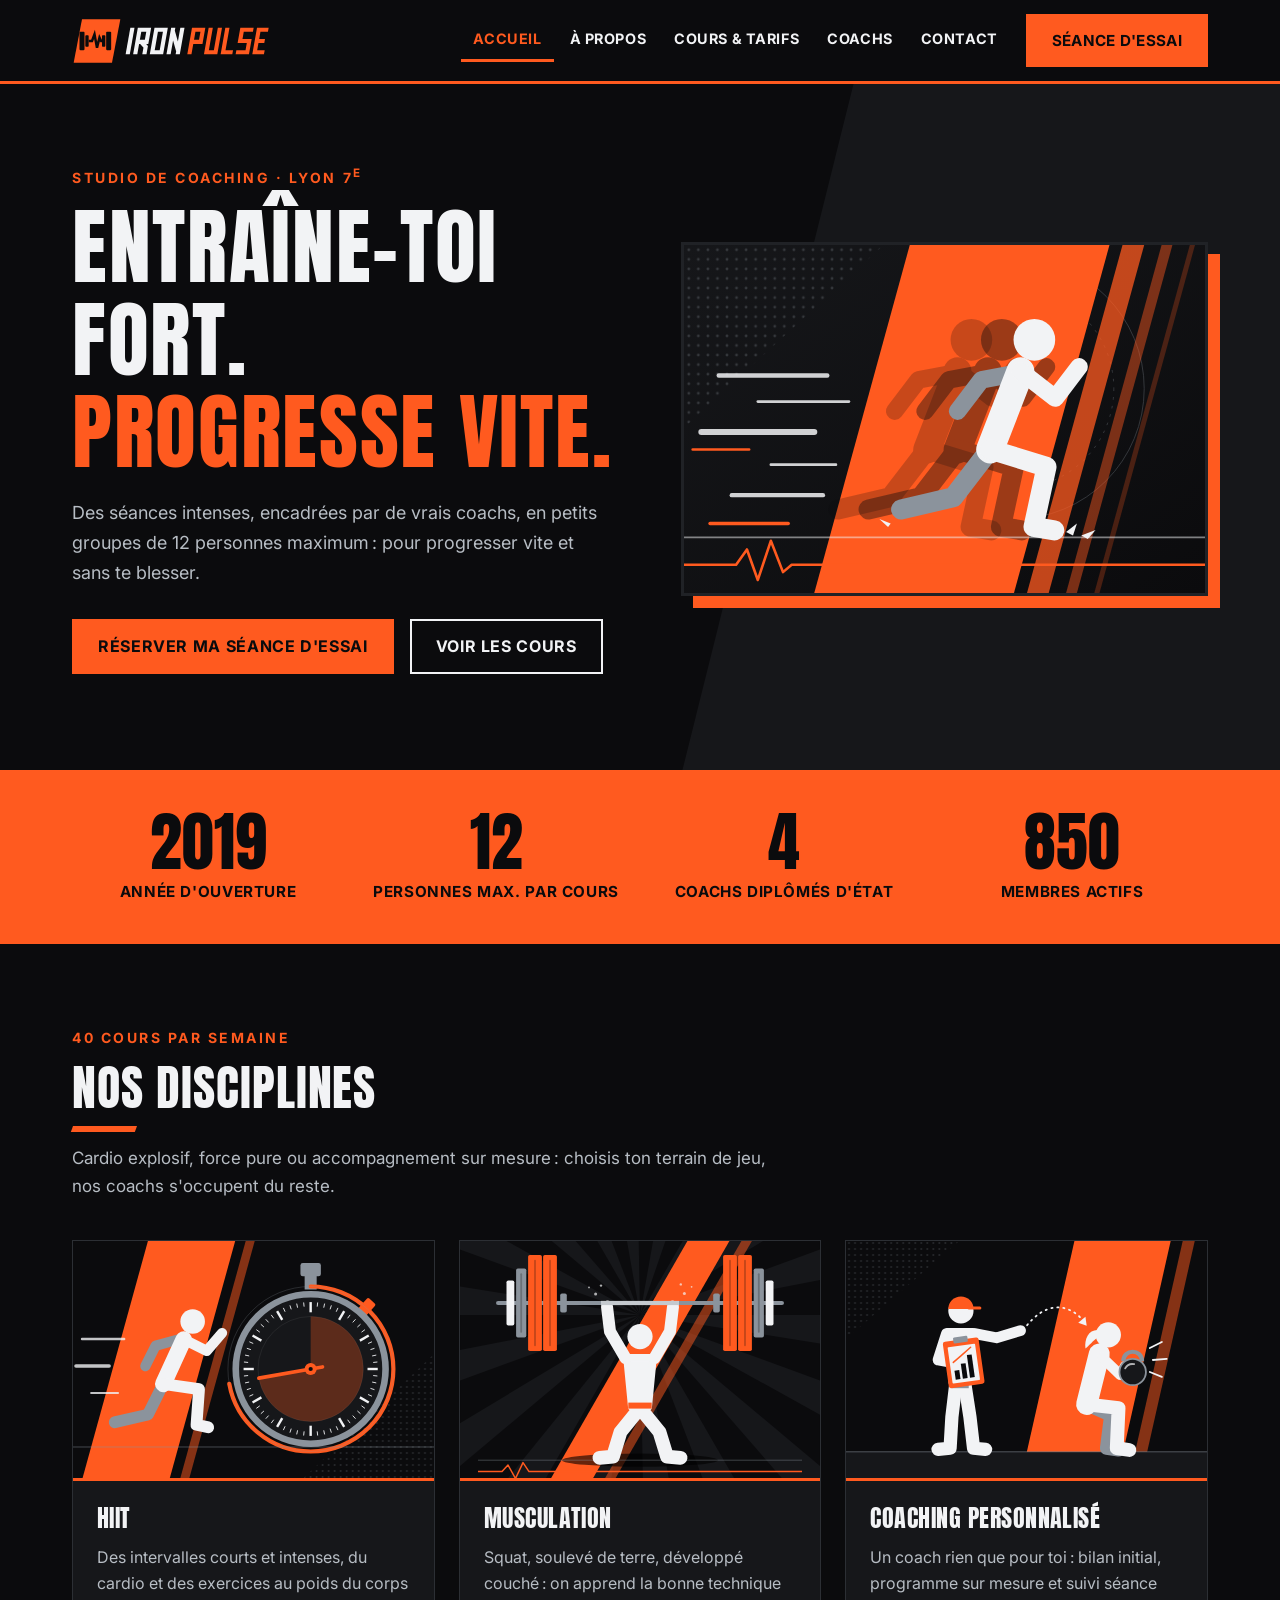
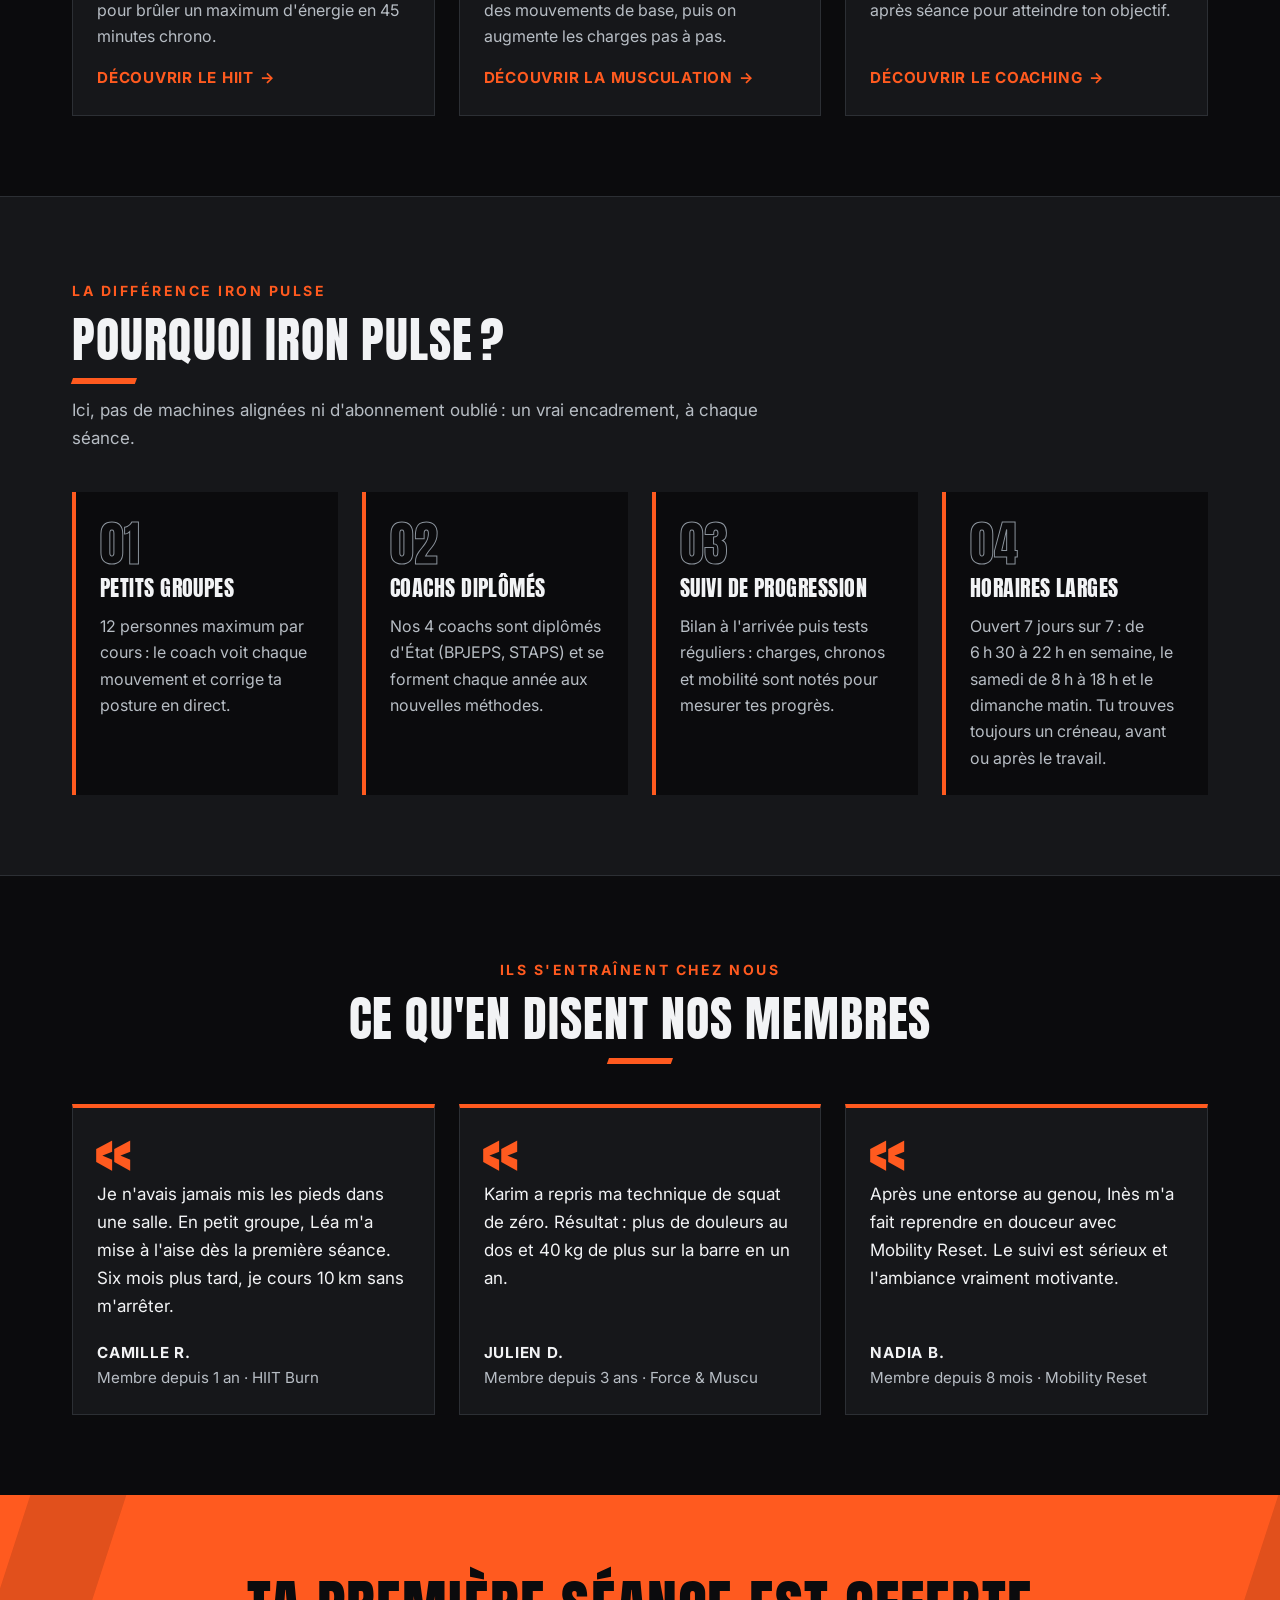
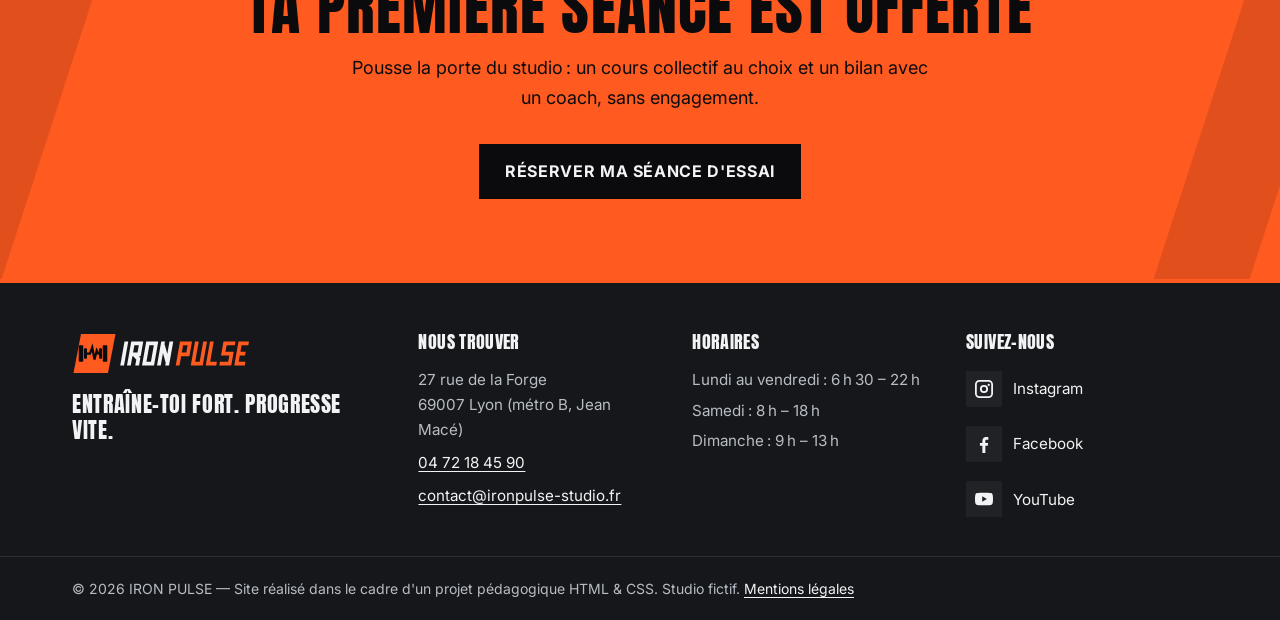
==== index.html @ 193d5077 "Socle du site (CSS, illustrations SVG) et page d'accueil Co-Authored-By: Claude Opus 5.5 <noreply@an" ====
<!DOCTYPE html>
<html lang="fr">
<head>
  <meta charset="utf-8">
  <meta name="viewport" content="width=device-width, initial-scale=1">
  <title>IRON PULSE — Studio de coaching sportif à Lyon 7e | HIIT, musculation, coaching</title>
  <meta name="description" content="IRON PULSE, studio de coaching sportif à Lyon 7e : HIIT, musculation, cross training et coaching personnalisé en petits groupes de 12 personnes maximum. Première séance offerte.">
  <link rel="preconnect" href="https://fonts.googleapis.com">
  <link rel="preconnect" href="https://fonts.gstatic.com" crossorigin>
  <link rel="stylesheet" href="https://fonts.googleapis.com/css2?family=Anton&amp;family=Inter:wght@400;700&amp;display=swap">
  <link rel="stylesheet" href="css/style.css">
  <link rel="icon" href="images/logo.svg" type="image/svg+xml">
</head>
<body>
  <a class="lien-evitement" href="#contenu">Aller au contenu principal</a>

  <!-- ===== EN-TÊTE ===== -->
  <header class="entete">
    <div class="conteneur entete-contenu">
      <a class="logo" href="index.html">
        <img src="images/logo.svg" alt="IRON PULSE, retour à l'accueil" width="240" height="60">
      </a>
      <nav class="nav-principale" aria-label="Navigation principale">
        <ul class="menu">
          <li><a href="index.html" aria-current="page">Accueil</a></li>
          <li><a href="a-propos.html">À propos</a></li>
          <li><a href="cours-tarifs.html">Cours &amp; Tarifs</a></li>
          <li><a href="coachs.html">Coachs</a></li>
          <li><a href="contact.html">Contact</a></li>
        </ul>
      </nav>
      <a class="btn btn-primaire entete-essai" href="contact.html#essai">Séance d'essai</a>
    </div>
  </header>

  <!-- ===== CONTENU PRINCIPAL ===== -->
  <main id="contenu">

    <!-- Bannière d'accueil -->
    <section class="hero" aria-labelledby="titre-accueil">
      <div class="conteneur hero-contenu">
        <div>
          <p class="surtitre">Studio de coaching · Lyon 7<sup>e</sup></p>
          <h1 id="titre-accueil">Entraîne-toi fort. <span>Progresse vite.</span></h1>
          <p class="hero-texte">Des séances intenses, encadrées par de vrais coachs, en petits groupes de 12 personnes maximum&#8239;: pour progresser vite et sans te blesser.</p>
          <div class="groupe-boutons">
            <a class="btn btn-primaire" href="contact.html#essai">Réserver ma séance d'essai</a>
            <a class="btn btn-secondaire" href="cours-tarifs.html">Voir les cours</a>
          </div>
        </div>
        <img class="hero-image" src="images/hero.svg" alt="Illustration d'un athlète lancé en plein sprint devant de grandes bandes diagonales orange" width="1200" height="800">
      </div>
    </section>

    <!-- Chiffres clés -->
    <section class="chiffres" aria-labelledby="titre-chiffres">
      <h2 id="titre-chiffres" class="visuellement-cache">IRON PULSE en chiffres</h2>
      <ul class="conteneur chiffres-liste">
        <li><strong>2019</strong> <span>Année d'ouverture</span></li>
        <li><strong>12</strong> <span>Personnes max. par cours</span></li>
        <li><strong>4</strong> <span>Coachs diplômés d'État</span></li>
        <li><strong>850</strong> <span>Membres actifs</span></li>
      </ul>
    </section>

    <!-- Nos disciplines -->
    <section class="section" aria-labelledby="titre-disciplines">
      <div class="conteneur">
        <div class="section-entete">
          <p class="surtitre">40 cours par semaine</p>
          <h2 id="titre-disciplines" class="section-titre">Nos disciplines</h2>
          <p class="section-intro">Cardio explosif, force pure ou accompagnement sur mesure&#8239;: choisis ton terrain de jeu, nos coachs s'occupent du reste.</p>
        </div>
        <div class="grille grille-3">
          <article class="carte">
            <img src="images/hiit.svg" alt="Sprinteur devant un grand chronomètre, symbole de l'entraînement fractionné" width="1200" height="800" loading="lazy">
            <div class="carte-corps">
              <h3>HIIT</h3>
              <p>Des intervalles courts et intenses, du cardio et des exercices au poids du corps pour brûler un maximum d'énergie en 45 minutes chrono.</p>
              <a class="lien-fleche" href="cours-tarifs.html">Découvrir le HIIT</a>
            </div>
          </article>
          <article class="carte">
            <img src="images/musculation.svg" alt="Athlète soulevant au-dessus de sa tête une barre chargée de disques" width="1200" height="800" loading="lazy">
            <div class="carte-corps">
              <h3>Musculation</h3>
              <p>Squat, soulevé de terre, développé couché&#8239;: on apprend la bonne technique des mouvements de base, puis on augmente les charges pas à pas.</p>
              <a class="lien-fleche" href="cours-tarifs.html">Découvrir la musculation</a>
            </div>
          </article>
          <article class="carte">
            <img src="images/coaching.svg" alt="Coach tenant un porte-bloc qui guide une élève pendant un squat avec kettlebell" width="1200" height="800" loading="lazy">
            <div class="carte-corps">
              <h3>Coaching personnalisé</h3>
              <p>Un coach rien que pour toi&#8239;: bilan initial, programme sur mesure et suivi séance après séance pour atteindre ton objectif.</p>
              <a class="lien-fleche" href="cours-tarifs.html">Découvrir le coaching</a>
            </div>
          </article>
        </div>
      </div>
    </section>

    <!-- Pourquoi IRON PULSE -->
    <section class="section section-alt" aria-labelledby="titre-pourquoi">
      <div class="conteneur">
        <div class="section-entete">
          <p class="surtitre">La différence IRON PULSE</p>
          <h2 id="titre-pourquoi" class="section-titre">Pourquoi IRON PULSE&#8239;?</h2>
          <p class="section-intro">Ici, pas de machines alignées ni d'abonnement oublié&#8239;: un vrai encadrement, à chaque séance.</p>
        </div>
        <ul class="grille grille-4 atouts">
          <li class="atout">
            <h3>Petits groupes</h3>
            <p>12 personnes maximum par cours&#8239;: le coach voit chaque mouvement et corrige ta posture en direct.</p>
          </li>
          <li class="atout">
            <h3>Coachs diplômés</h3>
            <p>Nos 4 coachs sont diplômés d'État (BPJEPS, STAPS) et se forment chaque année aux nouvelles méthodes.</p>
          </li>
          <li class="atout">
            <h3>Suivi de progression</h3>
            <p>Bilan à l'arrivée puis tests réguliers&#8239;: charges, chronos et mobilité sont notés pour mesurer tes progrès.</p>
          </li>
          <li class="atout">
            <h3>Horaires larges</h3>
            <p>Ouvert 7 jours sur 7&#8239;: de 6&#8239;h&#8239;30 à 22&#8239;h en semaine, le samedi de 8&#8239;h à 18&#8239;h et le dimanche matin. Tu trouves toujours un créneau, avant ou après le travail.</p>
          </li>
        </ul>
      </div>
    </section>

    <!-- Témoignages -->
    <section class="section" aria-labelledby="titre-temoignages">
      <div class="conteneur">
        <div class="section-entete centre">
          <p class="surtitre">Ils s'entraînent chez nous</p>
          <h2 id="titre-temoignages" class="section-titre">Ce qu'en disent nos membres</h2>
        </div>
        <div class="grille grille-3">
          <figure class="temoignage">
            <blockquote>
              <p>Je n'avais jamais mis les pieds dans une salle. En petit groupe, Léa m'a mise à l'aise dès la première séance. Six mois plus tard, je cours 10&#8239;km sans m'arrêter.</p>
            </blockquote>
            <figcaption><strong>Camille R.</strong> Membre depuis 1 an · HIIT Burn</figcaption>
          </figure>
          <figure class="temoignage">
            <blockquote>
              <p>Karim a repris ma technique de squat de zéro. Résultat&#8239;: plus de douleurs au dos et 40&#8239;kg de plus sur la barre en un an.</p>
            </blockquote>
            <figcaption><strong>Julien D.</strong> Membre depuis 3 ans · Force &amp; Muscu</figcaption>
          </figure>
          <figure class="temoignage">
            <blockquote>
              <p>Après une entorse au genou, Inès m'a fait reprendre en douceur avec Mobility Reset. Le suivi est sérieux et l'ambiance vraiment motivante.</p>
            </blockquote>
            <figcaption><strong>Nadia B.</strong> Membre depuis 8 mois · Mobility Reset</figcaption>
          </figure>
        </div>
      </div>
    </section>

    <!-- Appel à l'action final -->
    <section class="appel" aria-labelledby="titre-appel">
      <div class="conteneur">
        <h2 id="titre-appel">Ta première séance est offerte</h2>
        <p>Pousse la porte du studio&#8239;: un cours collectif au choix et un bilan avec un coach, sans engagement.</p>
        <a class="btn btn-sombre" href="contact.html#essai">Réserver ma séance d'essai</a>
      </div>
    </section>

  </main>

  <!-- ===== PIED DE PAGE ===== -->
  <footer class="pied">
    <div class="conteneur pied-grille">
      <div class="pied-marque">
        <img src="images/logo.svg" alt="IRON PULSE" width="240" height="60" loading="lazy">
        <p class="pied-slogan">Entraîne-toi fort. Progresse vite.</p>
      </div>

      <div>
        <h2 class="pied-titre">Nous trouver</h2>
        <address>
          <p>27 rue de la Forge<br>69007 Lyon (métro B, Jean Macé)</p>
          <p><a href="tel:+33472184590">04 72 18 45 90</a></p>
          <p><a href="mailto:contact@ironpulse-studio.fr">contact@ironpulse-studio.fr</a></p>
        </address>
      </div>

      <div>
        <h2 class="pied-titre">Horaires</h2>
        <ul class="pied-horaires">
          <li>Lundi au vendredi&#8239;: 6&#8239;h&#8239;30 – 22&#8239;h</li>
          <li>Samedi&#8239;: 8&#8239;h – 18&#8239;h</li>
          <li>Dimanche&#8239;: 9&#8239;h – 13&#8239;h</li>
        </ul>
      </div>

      <div>
        <h2 class="pied-titre">Suivez-nous</h2>
        <ul class="pied-reseaux">
          <li>
            <a href="https://www.instagram.com/ironpulse.lyon/">
              <svg viewBox="0 0 24 24" width="24" height="24" aria-hidden="true" focusable="false"><path d="M7 2h10a5 5 0 0 1 5 5v10a5 5 0 0 1-5 5H7a5 5 0 0 1-5-5V7a5 5 0 0 1 5-5Zm0 2a3 3 0 0 0-3 3v10a3 3 0 0 0 3 3h10a3 3 0 0 0 3-3V7a3 3 0 0 0-3-3H7Zm5 3.5a4.5 4.5 0 1 1 0 9 4.5 4.5 0 0 1 0-9Zm0 2a2.5 2.5 0 1 0 0 5 2.5 2.5 0 0 0 0-5Zm5.25-3.25a1.25 1.25 0 1 1 0 2.5 1.25 1.25 0 0 1 0-2.5Z"/></svg>
              Instagram <span class="visuellement-cache">(@ironpulse.lyon)</span>
            </a>
          </li>
          <li>
            <a href="https://www.facebook.com/ironpulse.lyon">
              <svg viewBox="0 0 24 24" width="24" height="24" aria-hidden="true" focusable="false"><path d="M13.5 22v-8h2.7l.4-3.2h-3.1V8.8c0-.9.3-1.5 1.6-1.5h1.7V4.4c-.3 0-1.3-.1-2.5-.1-2.4 0-4.1 1.5-4.1 4.2v2.3H7.5V14h2.7v8h3.3Z"/></svg>
              Facebook <span class="visuellement-cache">(@ironpulse.lyon)</span>
            </a>
          </li>
          <li>
            <a href="https://www.youtube.com/@ironpulse.lyon">
              <svg viewBox="0 0 24 24" width="24" height="24" aria-hidden="true" focusable="false"><path d="M21.6 7.2a2.5 2.5 0 0 0-1.8-1.8C18.2 5 12 5 12 5s-6.2 0-7.8.4a2.5 2.5 0 0 0-1.8 1.8C2 8.8 2 12 2 12s0 3.2.4 4.8a2.5 2.5 0 0 0 1.8 1.8c1.6.4 7.8.4 7.8.4s6.2 0 7.8-.4a2.5 2.5 0 0 0 1.8-1.8c.4-1.6.4-4.8.4-4.8s0-3.2-.4-4.8ZM10 15V9l5.2 3L10 15Z"/></svg>
              YouTube <span class="visuellement-cache">(@ironpulse.lyon)</span>
            </a>
          </li>
        </ul>
      </div>
    </div>

    <div class="pied-bas">
      <div class="conteneur">
        <p>© 2026 IRON PULSE — Site réalisé dans le cadre d'un projet pédagogique HTML &amp; CSS. Studio fictif. <a href="contact.html#mentions">Mentions légales</a></p>
      </div>
    </div>
  </footer>
</body>
</html>
---- css/style.css ----
/* =====================================================================
   IRON PULSE — feuille de style unique du site
   Approche « mobile first » : styles de base pour le téléphone,
   puis media queries (section 14) pour la tablette et l'ordinateur.

   Sommaire
   1.  Variables
   2.  Reset et base
   3.  Typographie
   4.  Utilitaires et mise en page
   5.  Boutons et liens
   6.  En-tête et menu
   7.  Bannière d'accueil (hero) et bandeau de page intérieure
   8.  Sections et titres de section
   9.  Cartes, grilles et blocs de contenu
   10. Témoignages et citations
   11. Tableaux
   12. Formulaire et FAQ (details / summary)
   13. Pied de page
   14. Media queries (tablette et ordinateur)
   ===================================================================== */


/* === 1. Variables === */
:root {
  /* Couleurs de la charte */
  --noir: #0b0b0d;
  --noir-2: #16171a;
  --noir-3: #202226;
  --orange: #ff5a1f;
  --orange-clair: #ff7a45;
  --acier: #8b939c;
  --acier-clair: #b7bdc4;
  --blanc: #f2f3f5;
  --gris-bordure: #2c2f34;
  --gris-survol: #2a2c31;

  /* Polices */
  --police-titre: "Anton", Impact, "Arial Narrow", sans-serif;
  --police-texte: "Inter", "Segoe UI", Roboto, Arial, sans-serif;

  /* Mesures */
  --largeur-max: 1200px;
  --largeur-texte: 68ch;
  --gouttiere: 1.25rem;
  --espace-section: 4rem;
  --bordure: 1px solid var(--gris-bordure);
  --transition: 0.2s ease;
}


/* === 2. Reset et base === */
*,
*::before,
*::after {
  box-sizing: border-box;
}

html {
  scroll-behavior: smooth;
  -webkit-text-size-adjust: 100%;
  text-size-adjust: 100%;
}

body {
  margin: 0;
  background-color: var(--noir);
  color: var(--blanc);
  font-family: var(--police-texte);
  font-size: 1rem;
  line-height: 1.65;
  overflow-wrap: break-word;
}

img,
svg {
  display: block;
  max-width: 100%;
  height: auto;
}

ul,
ol {
  margin: 0;
  padding: 0;
}

figure,
blockquote {
  margin: 0;
}

address {
  font-style: normal;
}

input,
select,
textarea,
button {
  font: inherit;
  color: inherit;
}

/* Cible des ancres : laisse de l'air sous l'en-tête */
:target {
  scroll-margin-top: 1.5rem;
}

/* Focus clavier bien visible sur tous les éléments interactifs */
:focus-visible {
  outline: 3px solid var(--orange);
  outline-offset: 3px;
}


/* === 3. Typographie === */
h1,
h2,
h3,
h4 {
  margin: 0 0 0.75rem;
  font-family: var(--police-titre);
  font-weight: 400;
  line-height: 1.1;
  letter-spacing: 0.02em;
  text-transform: uppercase;
}

h1 {
  font-size: clamp(2.6rem, 11vw, 5.25rem);
}

h2 {
  font-size: clamp(2rem, 7vw, 3rem);
}

h3 {
  font-size: 1.5rem;
}

p {
  margin: 0 0 1rem;
}

strong {
  font-weight: 700;
}

a {
  color: var(--orange);
  text-underline-offset: 0.2em;
  transition: color var(--transition);
}

a:hover {
  color: var(--orange-clair);
}

.texte-orange {
  color: var(--orange);
}

.texte-acier {
  color: var(--acier-clair);
}

/* Petit sur-titre en capitales au-dessus d'un titre */
.surtitre {
  display: inline-block;
  margin-bottom: 0.75rem;
  color: var(--orange);
  font-size: 0.875rem;
  font-weight: 700;
  letter-spacing: 0.18em;
  text-transform: uppercase;
}


/* === 4. Utilitaires et mise en page === */
.conteneur {
  width: 100%;
  max-width: var(--largeur-max);
  margin-inline: auto;
  padding-inline: var(--gouttiere);
}

/* Texte réservé aux lecteurs d'écran */
.visuellement-cache {
  position: absolute;
  width: 1px;
  height: 1px;
  margin: -1px;
  padding: 0;
  overflow: hidden;
  clip: rect(0 0 0 0);
  white-space: nowrap;
  border: 0;
}

/* Lien d'évitement : visible seulement au focus clavier */
.lien-evitement {
  position: absolute;
  top: 0.5rem;
  left: 0.5rem;
  z-index: 100;
  padding: 0.75rem 1rem;
  background-color: var(--orange);
  color: var(--noir);
  font-weight: 700;
  transform: translateY(-200%);
}

.lien-evitement:focus {
  transform: translateY(0);
  outline-color: var(--blanc);
}

.centre {
  text-align: center;
}

/* Grilles réutilisables : une colonne sur mobile, plus sur grand écran */
.grille {
  display: grid;
  gap: 1.5rem;
}

/* Liste à puces carrées orange */
.liste-puces {
  list-style: none;
}

.liste-puces li {
  position: relative;
  margin-bottom: 0.6rem;
  padding-left: 1.5rem;
}

.liste-puces li::before {
  content: "";
  position: absolute;
  top: 0.6em;
  left: 0;
  width: 0.55rem;
  height: 0.55rem;
  background-color: var(--orange);
  transform: rotate(45deg);
}


/* === 5. Boutons et liens === */
.btn {
  display: inline-flex;
  align-items: center;
  justify-content: center;
  gap: 0.5rem;
  min-height: 3rem;
  padding: 0.75rem 1.5rem;
  border: 2px solid transparent;
  font-family: var(--police-texte);
  font-size: 1rem;
  font-weight: 700;
  letter-spacing: 0.04em;
  text-align: center;
  text-decoration: none;
  text-transform: uppercase;
  cursor: pointer;
  transition: background-color var(--transition), color var(--transition),
    border-color var(--transition), transform var(--transition);
}

.btn:hover {
  transform: translateY(-2px);
}

/* Bouton orange : texte noir pour un contraste lisible */
.btn-primaire {
  background-color: var(--orange);
  color: var(--noir);
}

.btn-primaire:hover {
  background-color: var(--orange-clair);
  color: var(--noir);
}

.btn-primaire:focus-visible {
  outline-color: var(--blanc);
}

/* Bouton contour blanc */
.btn-secondaire {
  border-color: var(--blanc);
  background-color: transparent;
  color: var(--blanc);
}

.btn-secondaire:hover {
  background-color: var(--blanc);
  color: var(--noir);
}

/* Bouton noir, pour les fonds orange */
.btn-sombre {
  background-color: var(--noir);
  color: var(--blanc);
}

.btn-sombre:hover {
  background-color: var(--noir-3);
  color: var(--blanc);
}

.btn-sombre:focus-visible {
  outline-color: var(--noir);
}

/* Groupe de boutons côte à côte qui passent à la ligne */
.groupe-boutons {
  display: flex;
  flex-wrap: wrap;
  gap: 1rem;
}

/* Lien fléché en fin de carte */
.lien-fleche {
  display: inline-flex;
  align-items: center;
  gap: 0.4rem;
  font-weight: 700;
  text-decoration: none;
  text-transform: uppercase;
  letter-spacing: 0.05em;
  font-size: 0.95rem;
}

.lien-fleche::after {
  content: "→";
  transition: transform var(--transition);
}

.lien-fleche:hover::after {
  transform: translateX(4px);
}


/* === 6. En-tête et menu === */
.entete {
  border-bottom: 3px solid var(--orange);
  background-color: var(--noir);
}

.entete-contenu {
  display: flex;
  flex-wrap: wrap;
  align-items: center;
  justify-content: space-between;
  gap: 0.75rem 1rem;
  padding-block: 0.875rem;
}

.logo {
  display: inline-block;
  flex-shrink: 0;
}

.logo img {
  width: 140px;
}

/* Bouton « Séance d'essai » : à droite du logo sur mobile */
.entete-essai {
  min-height: 2.75rem;
  padding: 0.5rem 0.75rem;
  font-size: 0.875rem;
  letter-spacing: 0.02em;
}

/* Sur mobile, le menu occupe toute la largeur sous le logo */
.nav-principale {
  order: 3;
  width: 100%;
}

.menu {
  display: flex;
  flex-wrap: wrap;
  justify-content: center;
  gap: 0.25rem 0.15rem;
  list-style: none;
  border-top: var(--bordure);
  padding-top: 0.6rem;
}

.menu a {
  display: block;
  padding: 0.55rem 0.5rem;
  border-bottom: 3px solid transparent;
  color: var(--blanc);
  font-size: 1rem;
  font-weight: 700;
  text-decoration: none;
  text-transform: uppercase;
  letter-spacing: 0.04em;
  white-space: nowrap;
}

.menu a:hover {
  color: var(--orange);
}

/* Page courante signalée */
.menu a[aria-current="page"] {
  border-bottom-color: var(--orange);
  color: var(--orange);
}


/* === 7. Bannière d'accueil (hero) et bandeau de page intérieure === */
.hero {
  position: relative;
  overflow: hidden;
  padding-block: 3rem 3.5rem;
  background-color: var(--noir);
}

/* Bande diagonale décorative en arrière-plan */
.hero::before {
  content: "";
  position: absolute;
  top: 0;
  right: -30%;
  width: 70%;
  height: 100%;
  background-color: var(--noir-2);
  transform: skewX(-14deg);
}

.hero-contenu {
  position: relative;
  display: grid;
  gap: 2.5rem;
  align-items: center;
}

.hero h1 {
  margin-bottom: 1.25rem;
}

.hero h1 span {
  display: block;
  color: var(--orange);
}

.hero-texte {
  max-width: 34rem;
  margin-bottom: 2rem;
  color: var(--acier-clair);
  font-size: 1.125rem;
}

.hero-image {
  border: 3px solid var(--noir-3);
  box-shadow: 12px 12px 0 var(--orange);
}

/* Bandeau titre des pages intérieures */
.bandeau-page {
  position: relative;
  overflow: hidden;
  padding-block: 3rem;
  border-bottom: var(--bordure);
  background-color: var(--noir-2);
}

.bandeau-page::after {
  content: "";
  position: absolute;
  top: 0;
  right: -4rem;
  width: 9rem;
  height: 100%;
  background: repeating-linear-gradient(90deg, var(--orange) 0 1.5rem, transparent 1.5rem 2.5rem);
  opacity: 0.85;
  transform: skewX(-18deg);
}

.bandeau-page .conteneur {
  position: relative;
  z-index: 1;
}

.bandeau-page h1 {
  max-width: 14ch;
  font-size: clamp(2.4rem, 9vw, 4.25rem);
}

.bandeau-page p {
  max-width: 40rem;
  margin-bottom: 0;
  color: var(--acier-clair);
  font-size: 1.125rem;
}

/* Fil d'Ariane éventuel dans le bandeau */
.fil-ariane {
  margin-bottom: 0.75rem;
  color: var(--acier);
  font-size: 0.9rem;
}

.fil-ariane a {
  color: var(--acier-clair);
}


/* === 8. Sections et titres de section === */
.section {
  padding-block: var(--espace-section);
}

.section-alt {
  border-block: var(--bordure);
  background-color: var(--noir-2);
}

.section-entete {
  max-width: 44rem;
  margin-bottom: 2.5rem;
}

.section-entete.centre {
  margin-inline: auto;
}

/* Titre de section souligné d'une barre orange */
.section-titre::after {
  content: "";
  display: block;
  width: 4rem;
  height: 0.35rem;
  margin-top: 0.75rem;
  background-color: var(--orange);
  transform: skewX(-20deg);
}

.section-entete.centre .section-titre::after {
  margin-inline: auto;
}

.section-intro {
  margin-bottom: 0;
  color: var(--acier-clair);
  font-size: 1.0625rem;
}

/* Bandeau des chiffres clés */
.chiffres {
  position: relative;
  background-color: var(--orange);
  color: var(--noir);
}

.chiffres-liste {
  display: grid;
  grid-template-columns: repeat(2, 1fr);
  gap: 1.75rem 1rem;
  padding-block: 2.5rem;
  list-style: none;
  text-align: center;
}

.chiffres-liste strong {
  display: block;
  font-family: var(--police-titre);
  font-size: clamp(2.75rem, 12vw, 4rem);
  font-weight: 400;
  line-height: 1;
}

.chiffres-liste span {
  display: block;
  margin-top: 0.35rem;
  font-size: 0.95rem;
  font-weight: 700;
  letter-spacing: 0.04em;
  text-transform: uppercase;
}

/* Appel à l'action en fin de page */
.appel {
  position: relative;
  overflow: hidden;
  padding-block: 4rem;
  background-color: var(--orange);
  color: var(--noir);
  text-align: center;
}

.appel::before,
.appel::after {
  content: "";
  position: absolute;
  top: 0;
  width: 6rem;
  height: 100%;
  background-color: var(--noir);
  opacity: 0.12;
  transform: skewX(-18deg);
}

.appel::before {
  left: -2rem;
}

.appel::after {
  right: -2rem;
}

.appel .conteneur {
  position: relative;
  z-index: 1;
}

.appel h2 {
  font-size: clamp(2.2rem, 8vw, 3.75rem);
}

.appel p {
  max-width: 36rem;
  margin: 0 auto 2rem;
  font-size: 1.125rem;
}


/* === 9. Cartes, grilles et blocs de contenu === */
.carte {
  display: flex;
  flex-direction: column;
  overflow: hidden;
  border: var(--bordure);
  background-color: var(--noir-2);
  transition: border-color var(--transition), transform var(--transition);
}

.carte:hover {
  border-color: var(--orange);
  transform: translateY(-4px);
}

.carte img {
  width: 100%;
  aspect-ratio: 3 / 2;
  object-fit: cover;
  border-bottom: 3px solid var(--orange);
}

.carte-corps {
  display: flex;
  flex: 1;
  flex-direction: column;
  padding: 1.5rem;
}

.carte-corps p {
  color: var(--acier-clair);
}

/* Le lien de la carte reste collé en bas */
.carte-corps .lien-fleche {
  margin-top: auto;
}

/* Méta-informations d'une carte (durée, intensité…) */
.carte-meta {
  display: flex;
  flex-wrap: wrap;
  gap: 0.5rem;
  margin-bottom: 1rem;
  list-style: none;
}

.etiquette {
  display: inline-block;
  padding: 0.2rem 0.6rem;
  border: 1px solid var(--acier);
  color: var(--blanc);
  font-size: 0.85rem;
  font-weight: 700;
  letter-spacing: 0.04em;
  text-transform: uppercase;
}

.etiquette-orange {
  border-color: var(--orange);
  background-color: var(--orange);
  color: var(--noir);
}

/* Atouts numérotés (« Pourquoi IRON PULSE ») */
.atouts {
  counter-reset: atout;
  list-style: none;
}

.atout {
  position: relative;
  padding: 1.75rem 1.5rem 1.5rem;
  border-left: 4px solid var(--orange);
  background-color: var(--noir);
  counter-increment: atout;
}

.atout::before {
  content: "0" counter(atout);
  display: block;
  margin-bottom: 0.5rem;
  color: transparent;
  font-family: var(--police-titre);
  font-size: 3rem;
  line-height: 1;
  -webkit-text-stroke: 1px var(--acier);
}

.atout h3 {
  font-size: 1.4rem;
}

.atout p {
  margin-bottom: 0;
  color: var(--acier-clair);
}

/* Bloc image + texte (pages intérieures) */
.media-texte {
  display: grid;
  gap: 2rem;
  align-items: center;
}

.media-texte img {
  width: 100%;
  border: 3px solid var(--noir-3);
  box-shadow: 10px 10px 0 var(--orange);
}

.media-texte p {
  color: var(--acier-clair);
}

/* Carte de coach (portrait carré) */
.carte-coach img {
  aspect-ratio: 1 / 1;
}

.carte-coach .role {
  margin-bottom: 0.75rem;
  color: var(--orange);
  font-weight: 700;
  text-transform: uppercase;
  letter-spacing: 0.05em;
  font-size: 0.9rem;
}

/* Prix mis en avant */
.prix {
  font-family: var(--police-titre);
  font-size: 2.5rem;
  line-height: 1;
  color: var(--orange);
}


/* === 10. Témoignages et citations === */
.temoignage {
  position: relative;
  display: flex;
  flex-direction: column;
  height: 100%;
  padding: 4.5rem 1.5rem 1.5rem;
  border: var(--bordure);
  border-top: 4px solid var(--orange);
  background-color: var(--noir-2);
}

.temoignage blockquote {
  flex: 1;
  margin-bottom: 1.25rem;
}

/* Grand guillemet décoratif en haut à gauche */
.temoignage blockquote::before {
  content: "«";
  position: absolute;
  top: 0.75rem;
  left: 1.4rem;
  color: var(--orange);
  font-family: var(--police-titre);
  font-size: 4rem;
  line-height: 1;
}

.temoignage blockquote p {
  margin-bottom: 0;
  font-size: 1.0625rem;
}

.temoignage figcaption {
  color: var(--acier-clair);
  font-size: 0.95rem;
}

.temoignage figcaption strong {
  display: block;
  color: var(--blanc);
  text-transform: uppercase;
  letter-spacing: 0.05em;
}

/* Citation courte (ex. phrase d'un coach) */
.citation {
  margin: 0 0 1rem;
  padding-left: 1rem;
  border-left: 3px solid var(--orange);
  color: var(--blanc);
  font-style: italic;
}

.citation p {
  margin-bottom: 0;
}


/* === 11. Tableaux === */
/* Le conteneur fait défiler le tableau horizontalement sur petit écran */
.tableau-conteneur {
  width: 100%;
  overflow-x: auto;
  margin-bottom: 1.5rem;
  border: var(--bordure);
}

.tableau {
  width: 100%;
  min-width: 36rem;
  border-collapse: collapse;
  background-color: var(--noir-2);
}

.tableau caption {
  padding: 1rem;
  border-bottom: var(--bordure);
  background-color: var(--noir);
  color: var(--acier-clair);
  font-size: 0.95rem;
  text-align: left;
}

.tableau th,
.tableau td {
  padding: 0.85rem 1rem;
  border-bottom: var(--bordure);
  text-align: left;
  vertical-align: top;
}

.tableau thead th {
  background-color: var(--orange);
  color: var(--noir);
  font-size: 0.9rem;
  letter-spacing: 0.05em;
  text-transform: uppercase;
}

.tableau tbody th {
  color: var(--blanc);
  font-weight: 700;
}

.tableau tbody tr:nth-child(even) {
  background-color: var(--noir-3);
}

.tableau tbody tr:hover {
  background-color: var(--gris-survol);
}

.note-tableau {
  color: var(--acier-clair);
  font-size: 0.95rem;
}


/* === 12. Formulaire et FAQ (details / summary) === */
.formulaire {
  display: grid;
  gap: 1.25rem;
  padding: 1.5rem;
  border: var(--bordure);
  border-top: 4px solid var(--orange);
  background-color: var(--noir-2);
}

.champ {
  display: flex;
  flex-direction: column;
  gap: 0.4rem;
}

.champ label,
.formulaire legend {
  font-weight: 700;
}

.facultatif {
  color: var(--acier);
  font-weight: 400;
}

.formulaire input[type="text"],
.formulaire input[type="email"],
.formulaire input[type="tel"],
.formulaire select,
.formulaire textarea {
  width: 100%;
  min-height: 3rem;
  padding: 0.7rem 0.9rem;
  border: 1px solid var(--acier);
  border-radius: 0;
  background-color: var(--noir);
  color: var(--blanc);
  font-size: 1rem;
}

.formulaire textarea {
  min-height: 8rem;
  resize: vertical;
}

.formulaire input:focus-visible,
.formulaire select:focus-visible,
.formulaire textarea:focus-visible {
  border-color: var(--orange);
  outline-offset: 0;
}

.formulaire fieldset {
  margin: 0;
  padding: 0;
  border: 0;
}

.formulaire legend {
  margin-bottom: 0.5rem;
  padding: 0;
}

/* Boutons radio et case à cocher */
.choix {
  display: flex;
  flex-wrap: wrap;
  gap: 0.5rem 1.5rem;
}

.choix label,
.case {
  display: inline-flex;
  align-items: center;
  gap: 0.5rem;
  min-height: 2.75rem;
  font-weight: 400;
  cursor: pointer;
}

.formulaire input[type="radio"],
.formulaire input[type="checkbox"] {
  width: 1.25rem;
  height: 1.25rem;
  margin: 0;
  accent-color: var(--orange);
}

.formulaire .btn {
  justify-self: start;
}

/* FAQ en accordéon natif, sans JavaScript */
.faq details {
  margin-bottom: 0.75rem;
  border: var(--bordure);
  background-color: var(--noir-2);
}

.faq summary {
  position: relative;
  padding: 1rem 3rem 1rem 1.25rem;
  font-weight: 700;
  list-style: none;
  cursor: pointer;
}

.faq summary::-webkit-details-marker {
  display: none;
}

.faq summary::after {
  content: "+";
  position: absolute;
  top: 50%;
  right: 1.25rem;
  color: var(--orange);
  font-size: 1.5rem;
  line-height: 1;
  transform: translateY(-50%);
}

.faq details[open] summary::after {
  content: "–";
}

.faq details[open] summary {
  border-bottom: var(--bordure);
}

.faq details p {
  margin: 0;
  padding: 1rem 1.25rem;
  color: var(--acier-clair);
}


/* === 13. Pied de page === */
.pied {
  border-top: 4px solid var(--orange);
  background-color: var(--noir-2);
  color: var(--acier-clair);
  font-size: 0.95rem;
}

.pied-grille {
  display: grid;
  gap: 2rem;
  padding-block: 3rem 2rem;
}

.pied-marque img {
  width: 180px;
  margin-bottom: 1rem;
}

.pied-slogan {
  color: var(--blanc);
  font-family: var(--police-titre);
  font-size: 1.35rem;
  letter-spacing: 0.03em;
  line-height: 1.2;
  text-transform: uppercase;
}

.pied-titre {
  margin-bottom: 1rem;
  color: var(--blanc);
  font-size: 1.15rem;
}

.pied p {
  margin-bottom: 0.5rem;
}

.pied a {
  color: var(--blanc);
}

.pied a:hover {
  color: var(--orange);
}

.pied-horaires {
  list-style: none;
}

.pied-horaires li {
  margin-bottom: 0.35rem;
}

.pied-reseaux {
  display: flex;
  flex-direction: column;
  gap: 0.5rem;
  list-style: none;
}

.pied-reseaux a {
  display: inline-flex;
  align-items: center;
  gap: 0.65rem;
  min-height: 2.75rem;
  text-decoration: none;
}

.pied-reseaux svg {
  width: 2.25rem;
  height: 2.25rem;
  padding: 0.45rem;
  background-color: var(--noir-3);
  fill: currentColor;
  transition: background-color var(--transition), color var(--transition);
}

.pied-reseaux a:hover svg {
  background-color: var(--orange);
  color: var(--noir);
}

.pied-bas {
  border-top: var(--bordure);
  padding-block: 1.25rem;
  font-size: 0.875rem;
}

.pied-bas p {
  margin: 0;
}


/* === 14. Media queries (tablette et ordinateur) === */

/* Tablette : à partir de 600 px */
@media (min-width: 600px) {
  :root {
    --gouttiere: 2rem;
    --espace-section: 5rem;
  }

  .logo img {
    width: 200px;
  }

  .entete-essai {
    min-height: 3rem;
    padding: 0.75rem 1.5rem;
    font-size: 0.95rem;
  }

  .chiffres-liste {
    grid-template-columns: repeat(4, 1fr);
  }

  .grille-2,
  .grille-3,
  .grille-4 {
    grid-template-columns: repeat(2, 1fr);
  }

  .pied-grille {
    grid-template-columns: repeat(2, 1fr);
  }

  .formulaire {
    padding: 2rem;
  }

  .formulaire .champ-double {
    display: grid;
    grid-template-columns: 1fr 1fr;
    gap: 1.25rem;
  }
}

/* Ordinateur : à partir de 960 px */
@media (min-width: 960px) {
  .entete {
    position: sticky;
    top: 0;
    z-index: 50;
  }

  /* Menu horizontal sur une seule ligne : logo, liens, bouton */
  .entete-contenu {
    flex-wrap: nowrap;
  }

  .nav-principale {
    order: 0;
    width: auto;
    margin-left: auto;
  }

  .menu {
    flex-wrap: nowrap;
    gap: 0.25rem;
    border-top: 0;
    padding-top: 0;
  }

  .menu a {
    padding: 0.5rem 0.75rem;
    font-size: 0.9rem;
  }

  :target {
    scroll-margin-top: 7rem;
  }

  .hero {
    padding-block: 5rem 6rem;
  }

  .hero-contenu {
    grid-template-columns: 1.05fr 1fr;
    gap: 3.5rem;
  }

  .grille-3 {
    grid-template-columns: repeat(3, 1fr);
  }

  .grille-4 {
    grid-template-columns: repeat(4, 1fr);
  }

  .media-texte {
    grid-template-columns: 1fr 1fr;
    gap: 4rem;
  }

  /* Variante : image à droite */
  .media-texte-inverse img {
    order: 2;
  }

  .pied-grille {
    grid-template-columns: 1.3fr 1fr 1fr 1fr;
  }

  .appel {
    padding-block: 5rem;
  }
}

/* Préférence système : animations réduites */
@media (prefers-reduced-motion: reduce) {
  html {
    scroll-behavior: auto;
  }

  *,
  *::before,
  *::after {
    transition: none !important;
  }
}
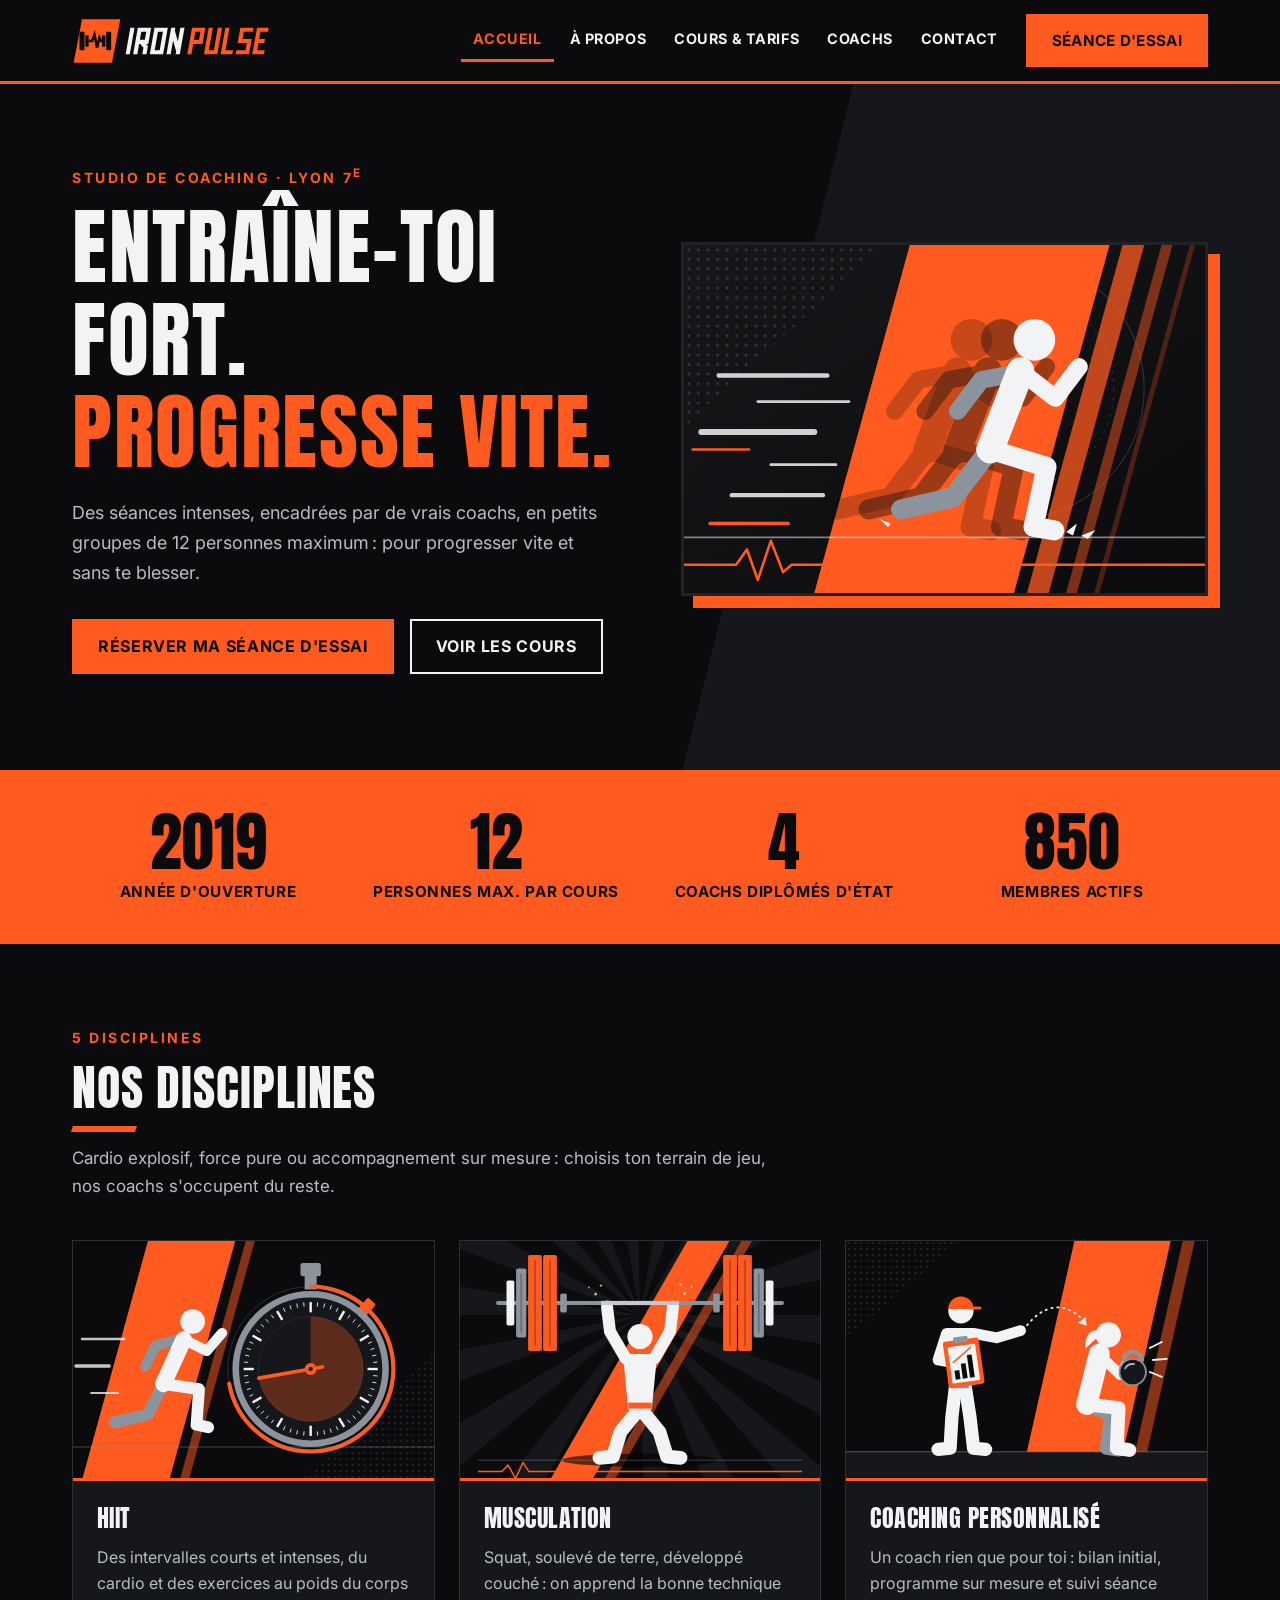
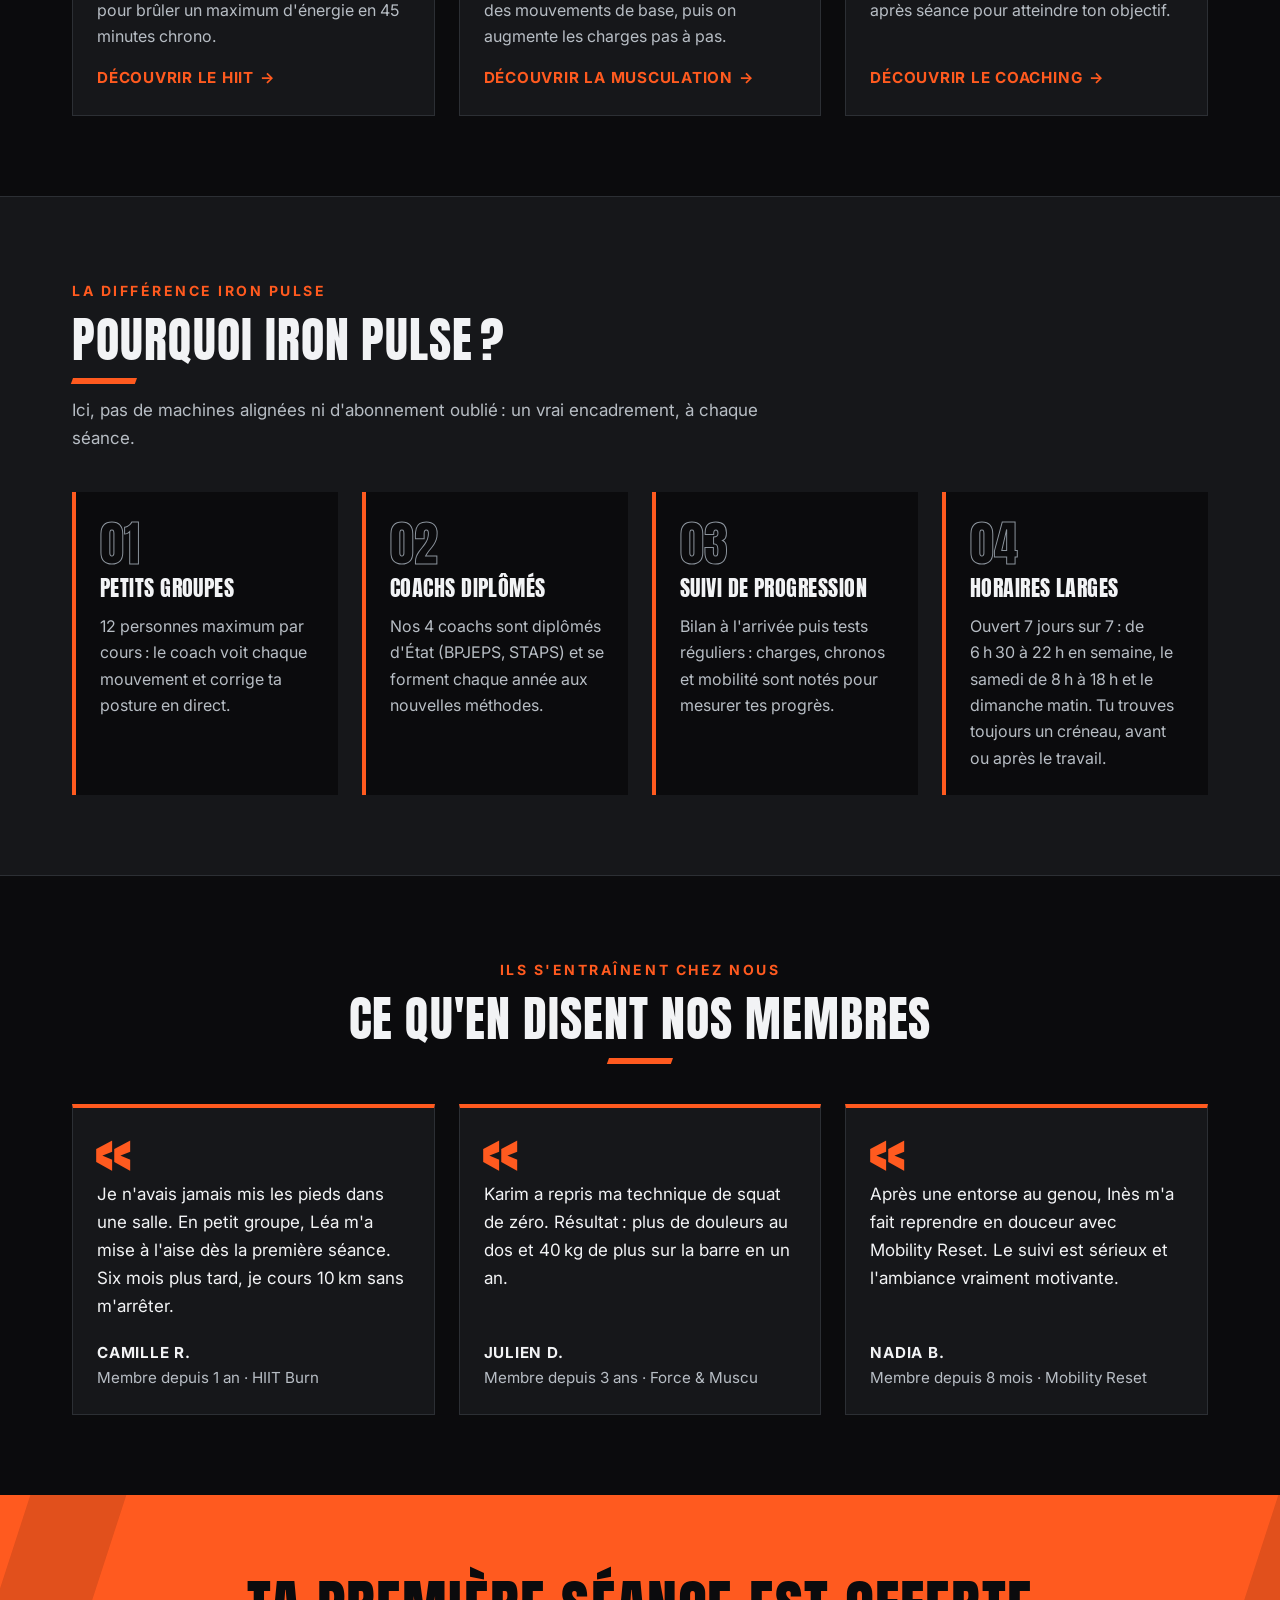
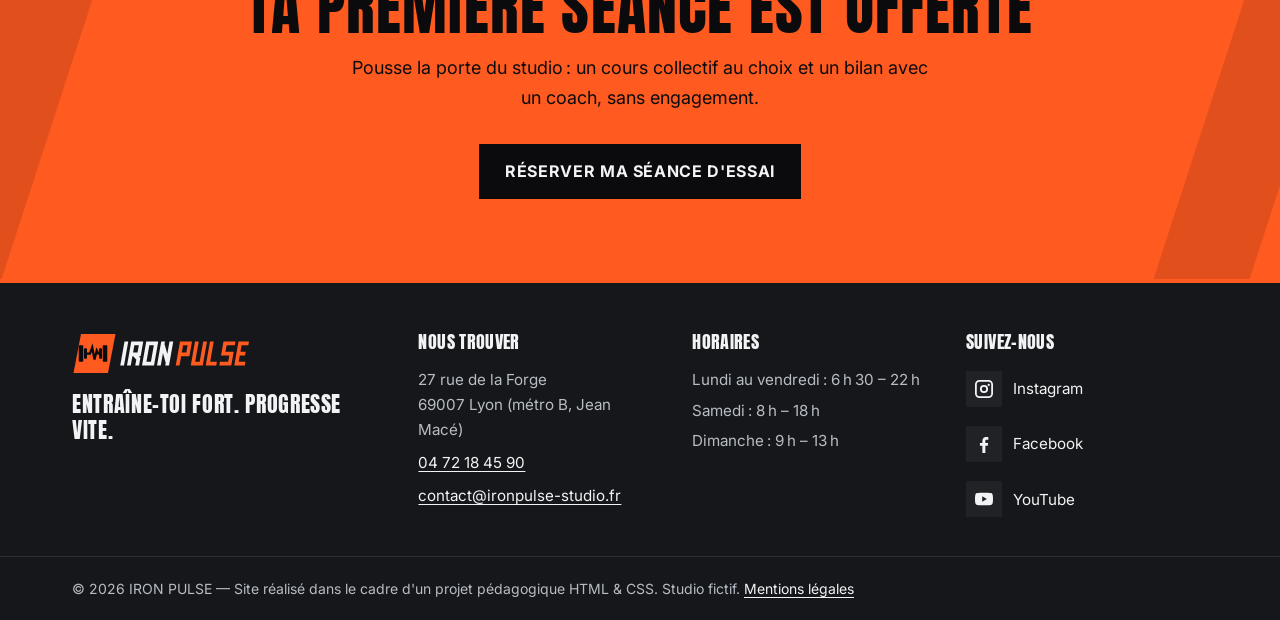
==== commit 22d21d35: "Page Cours & Tarifs : cours, planning et tarifs en tableaux Co-Authored-By: Claude Opus 5.5 <noreply" ====
--- a/index.html
+++ b/index.html
@@ -67,7 +67,7 @@
     <section class="section" aria-labelledby="titre-disciplines">
       <div class="conteneur">
         <div class="section-entete">
-          <p class="surtitre">40 cours par semaine</p>
+          <p class="surtitre">5 disciplines</p>
           <h2 id="titre-disciplines" class="section-titre">Nos disciplines</h2>
           <p class="section-intro">Cardio explosif, force pure ou accompagnement sur mesure&#8239;: choisis ton terrain de jeu, nos coachs s'occupent du reste.</p>
         </div>
@@ -77,7 +77,7 @@
             <div class="carte-corps">
               <h3>HIIT</h3>
               <p>Des intervalles courts et intenses, du cardio et des exercices au poids du corps pour brûler un maximum d'énergie en 45 minutes chrono.</p>
-              <a class="lien-fleche" href="cours-tarifs.html">Découvrir le HIIT</a>
+              <a class="lien-fleche" href="cours-tarifs.html#hiit">Découvrir le HIIT</a>
             </div>
           </article>
           <article class="carte">
@@ -85,7 +85,7 @@
             <div class="carte-corps">
               <h3>Musculation</h3>
               <p>Squat, soulevé de terre, développé couché&#8239;: on apprend la bonne technique des mouvements de base, puis on augmente les charges pas à pas.</p>
-              <a class="lien-fleche" href="cours-tarifs.html">Découvrir la musculation</a>
+              <a class="lien-fleche" href="cours-tarifs.html#musculation">Découvrir la musculation</a>
             </div>
           </article>
           <article class="carte">
@@ -93,7 +93,7 @@
             <div class="carte-corps">
               <h3>Coaching personnalisé</h3>
               <p>Un coach rien que pour toi&#8239;: bilan initial, programme sur mesure et suivi séance après séance pour atteindre ton objectif.</p>
-              <a class="lien-fleche" href="cours-tarifs.html">Découvrir le coaching</a>
+              <a class="lien-fleche" href="cours-tarifs.html#coaching">Découvrir le coaching</a>
             </div>
           </article>
         </div>
--- a/css/style.css
+++ b/css/style.css
@@ -34,6 +34,14 @@
   --blanc: #f2f3f5;
   --gris-bordure: #2c2f34;
   --gris-survol: #2a2c31;
+  --orange-sombre: #2a1a12;
+
+  /* Code couleur discret des cours (toujours doublé du nom du cours) */
+  --cours-hiit: #ff5a1f;
+  --cours-force: #b7bdc4;
+  --cours-cross: #ffb020;
+  --cours-mobilite: #4fb6a8;
+  --cours-coaching: #f2f3f5;
 
   /* Polices */
   --police-titre: "Anton", Impact, "Arial Narrow", sans-serif;
@@ -323,6 +331,11 @@
   gap: 1rem;
 }
 
+.groupe-boutons-centre {
+  justify-content: center;
+  margin-top: 2rem;
+}
+
 /* Lien fléché en fin de carte */
 .lien-fleche {
   display: inline-flex;
@@ -474,8 +487,10 @@
   background-color: var(--noir-2);
 }
 
+/* Rayures décoratives : affichées seulement sur grand écran (section 14) */
 .bandeau-page::after {
   content: "";
+  display: none;
   position: absolute;
   top: 0;
   right: -4rem;
@@ -496,7 +511,8 @@
   font-size: clamp(2.4rem, 9vw, 4.25rem);
 }
 
-.bandeau-page p {
+/* Paragraphe d'introduction sous le titre du bandeau */
+.bandeau-intro {
   max-width: 40rem;
   margin-bottom: 0;
   color: var(--acier-clair);
@@ -763,6 +779,85 @@
   font-size: 0.9rem;
 }
 
+/* Cartes de cours : couleur propre à chaque cours */
+.cours-hiit {
+  --couleur-cours: var(--cours-hiit);
+}
+
+.cours-force {
+  --couleur-cours: var(--cours-force);
+}
+
+.cours-cross {
+  --couleur-cours: var(--cours-cross);
+}
+
+.cours-mobilite {
+  --couleur-cours: var(--cours-mobilite);
+}
+
+.cours-coaching {
+  --couleur-cours: var(--cours-coaching);
+}
+
+.carte-cours {
+  scroll-margin-top: 1.5rem;
+}
+
+.carte-cours img {
+  border-bottom-color: var(--couleur-cours);
+}
+
+.carte-cours h3::before {
+  content: "";
+  display: inline-block;
+  width: 0.7rem;
+  height: 0.7rem;
+  margin-right: 0.6rem;
+  background-color: var(--couleur-cours);
+  transform: skewX(-15deg);
+  vertical-align: 0.2em;
+}
+
+.carte-cours:target {
+  border-color: var(--couleur-cours);
+}
+
+.etiquette-intensite {
+  display: inline-flex;
+  align-items: center;
+  gap: 0.5rem;
+}
+
+/* Jauge d'intensité sur 5 segments (décorative, le texte donne la valeur) */
+.jauge {
+  position: relative;
+  display: inline-block;
+  width: 5rem;
+  height: 0.5rem;
+  background: repeating-linear-gradient(90deg, var(--noir-3) 0 0.8rem, transparent 0.8rem 1rem);
+}
+
+.jauge::before {
+  content: "";
+  position: absolute;
+  inset: 0 auto 0 0;
+  width: calc(var(--niveau) * 1rem);
+  background: repeating-linear-gradient(90deg, var(--couleur-cours, var(--orange)) 0 0.8rem, transparent 0.8rem 1rem);
+}
+
+.jauge-1 {
+  --niveau: 1;
+}
+
+.jauge-3 {
+  --niveau: 3;
+}
+
+.jauge-4 {
+  --niveau: 4;
+}
+
 /* Prix mis en avant */
 .prix {
   font-family: var(--police-titre);
@@ -889,6 +984,141 @@
 .note-tableau {
   color: var(--acier-clair);
   font-size: 0.95rem;
+}
+
+/* Indication de défilement, utile seulement sur petit écran */
+.indication-defilement {
+  margin-bottom: 0.5rem;
+  color: var(--acier-clair);
+  font-size: 0.9rem;
+}
+
+.indication-defilement::after {
+  content: "\00a0→"; /* espace insécable : la flèche reste sur la ligne */
+  color: var(--orange);
+}
+
+/* Légende des couleurs du planning */
+.legende-cours {
+  display: flex;
+  flex-wrap: wrap;
+  gap: 0.5rem 1.25rem;
+  margin-bottom: 1.25rem;
+  list-style: none;
+  font-size: 0.95rem;
+}
+
+.legende-cours li::before {
+  content: "";
+  display: inline-block;
+  width: 0.8rem;
+  height: 0.8rem;
+  margin-right: 0.45rem;
+  background-color: var(--couleur-cours);
+  vertical-align: -0.05em;
+}
+
+/* Planning : colonne des horaires figée pendant le défilement */
+.tableau-planning {
+  min-width: 44rem;
+}
+
+.tableau-planning th,
+.tableau-planning td {
+  text-align: center;
+  vertical-align: middle;
+}
+
+.tableau-planning tbody th {
+  position: sticky;
+  left: 0;
+  z-index: 1;
+  border-right: var(--bordure);
+  background-color: var(--noir);
+  white-space: nowrap;
+}
+
+/* L'en-tête « Horaire » reste aussi figé au-dessus de sa colonne */
+.tableau-planning thead th:first-child {
+  position: sticky;
+  left: 0;
+  z-index: 2;
+}
+
+.creneau {
+  border-left: 4px solid var(--couleur-cours);
+  font-weight: 700;
+  font-size: 0.95rem;
+}
+
+/* Samedi : créneaux à part */
+.planning-samedi {
+  margin-bottom: 1.25rem;
+  padding: 1.25rem;
+  border: var(--bordure);
+  background-color: var(--noir);
+}
+
+.planning-samedi h3 {
+  font-size: 1.25rem;
+}
+
+.planning-samedi ul {
+  display: flex;
+  flex-wrap: wrap;
+  gap: 0.75rem;
+  list-style: none;
+}
+
+.planning-samedi li {
+  padding: 0.5rem 0.9rem;
+  border-left: 4px solid var(--couleur-cours);
+  background-color: var(--noir-2);
+  font-weight: 700;
+}
+
+.planning-samedi li strong {
+  margin-right: 0.4rem;
+  color: var(--acier-clair);
+}
+
+/* Tarifs : tableau assez étroit pour tenir sans défilement sur mobile */
+.tableau-tarifs {
+  min-width: 0;
+}
+
+.tableau-tarifs th,
+.tableau-tarifs td {
+  padding: 0.85rem 0.6rem;
+}
+
+.cellule-prix {
+  color: var(--orange);
+  font-family: var(--police-titre);
+  font-size: 1.5rem;
+  line-height: 1.1;
+  white-space: nowrap;
+}
+
+.cellule-prix span {
+  display: block;
+  color: var(--acier-clair);
+  font-family: var(--police-texte);
+  font-size: 0.85rem;
+}
+
+.ligne-vedette th .etiquette {
+  display: table;
+  margin-top: 0.4rem;
+  padding-inline: 0.35rem;
+  font-size: 0.7rem;
+  letter-spacing: 0;
+  white-space: nowrap;
+}
+
+.tableau tbody tr.ligne-vedette {
+  background-color: var(--orange-sombre);
+  box-shadow: inset 4px 0 0 var(--orange);
 }
 
 
@@ -1147,6 +1377,15 @@
     grid-template-columns: repeat(4, 1fr);
   }
 
+  .tableau-tarifs th,
+  .tableau-tarifs td {
+    padding: 1rem 1.25rem;
+  }
+
+  .cellule-prix {
+    font-size: 1.75rem;
+  }
+
   .grille-2,
   .grille-3,
   .grille-4 {
@@ -1207,6 +1446,19 @@
     padding-block: 5rem 6rem;
   }
 
+  .bandeau-page::after {
+    display: block;
+  }
+
+  /* Le planning tient en entier : plus besoin d'indiquer le défilement */
+  .indication-defilement {
+    display: none;
+  }
+
+  .carte-cours {
+    scroll-margin-top: 7rem;
+  }
+
   .hero-contenu {
     grid-template-columns: 1.05fr 1fr;
     gap: 3.5rem;
@@ -1218,6 +1470,19 @@
 
   .grille-4 {
     grid-template-columns: repeat(4, 1fr);
+  }
+
+  /* Grille des 5 cours : la 2e ligne (2 cartes) est centrée */
+  .grille-cours {
+    grid-template-columns: repeat(6, 1fr);
+  }
+
+  .grille-cours > * {
+    grid-column: span 2;
+  }
+
+  .grille-cours > :nth-child(4) {
+    grid-column: 2 / span 2;
   }
 
   .media-texte {
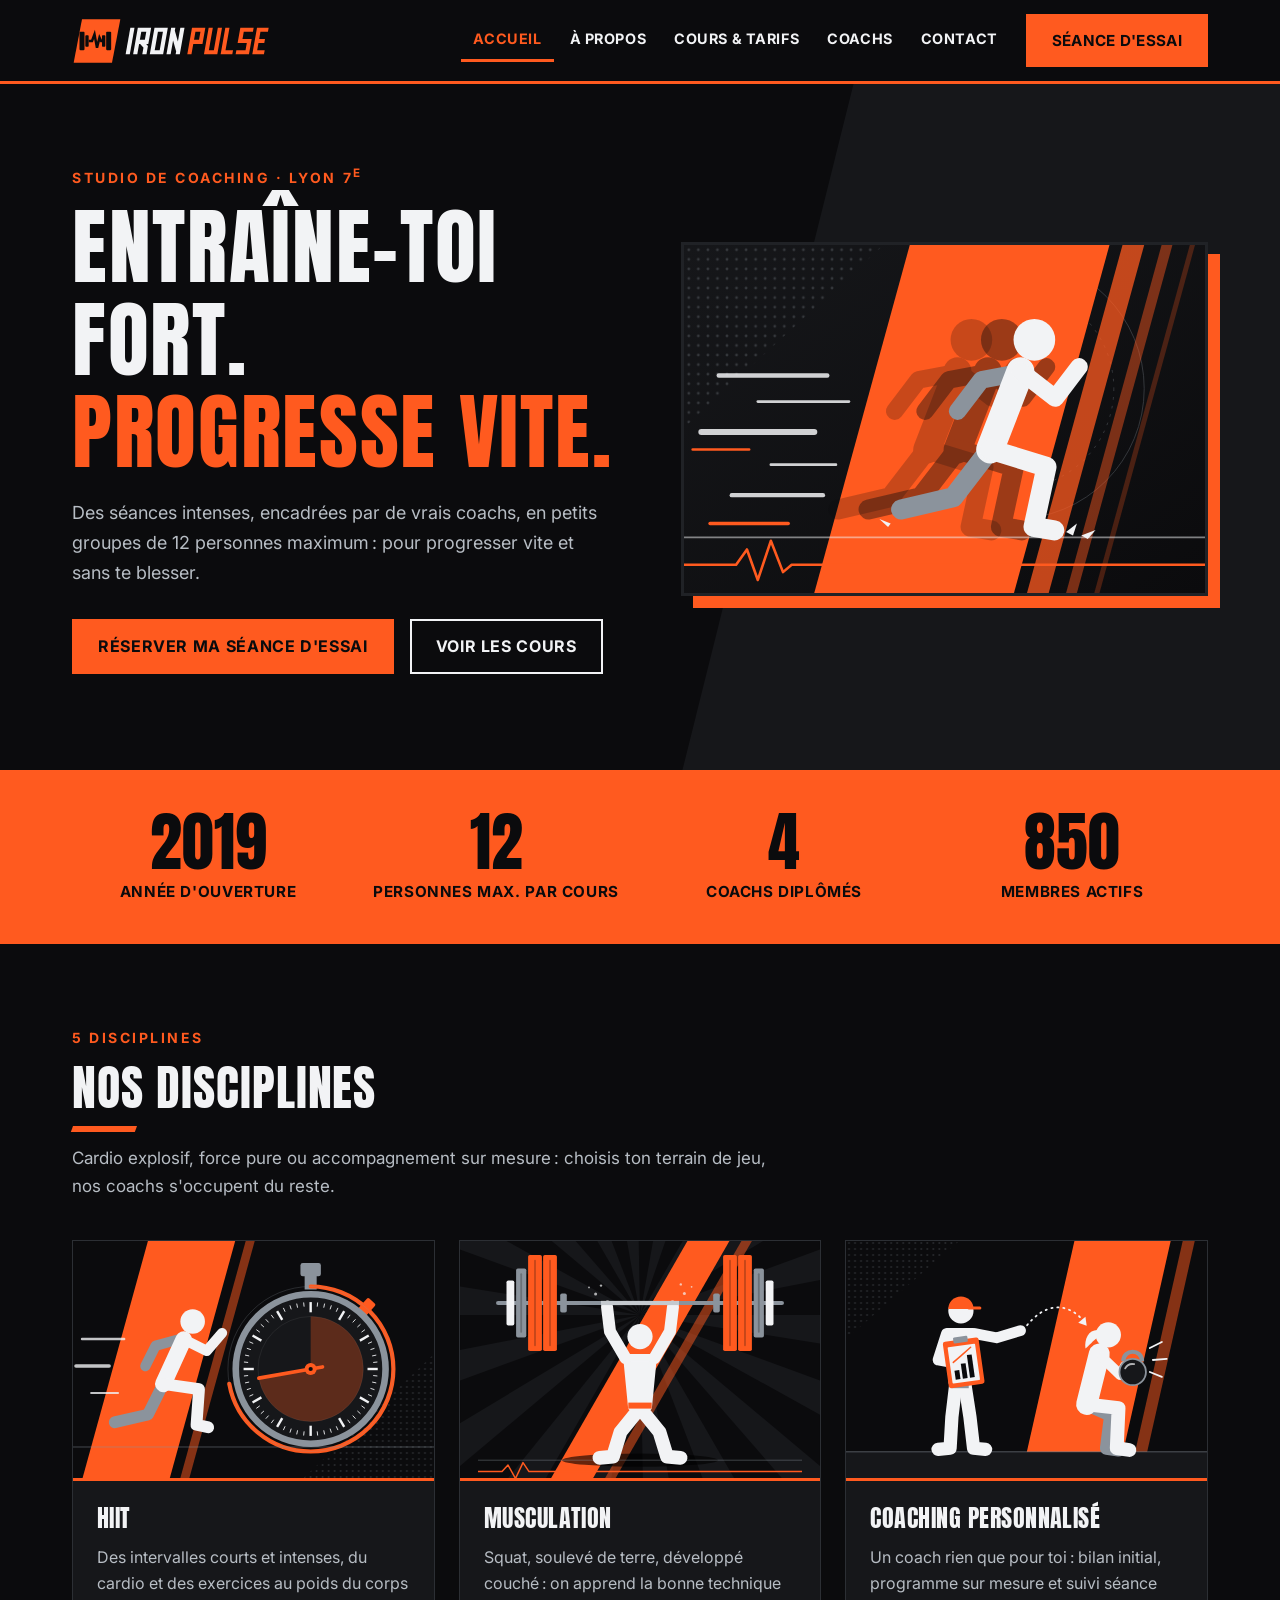
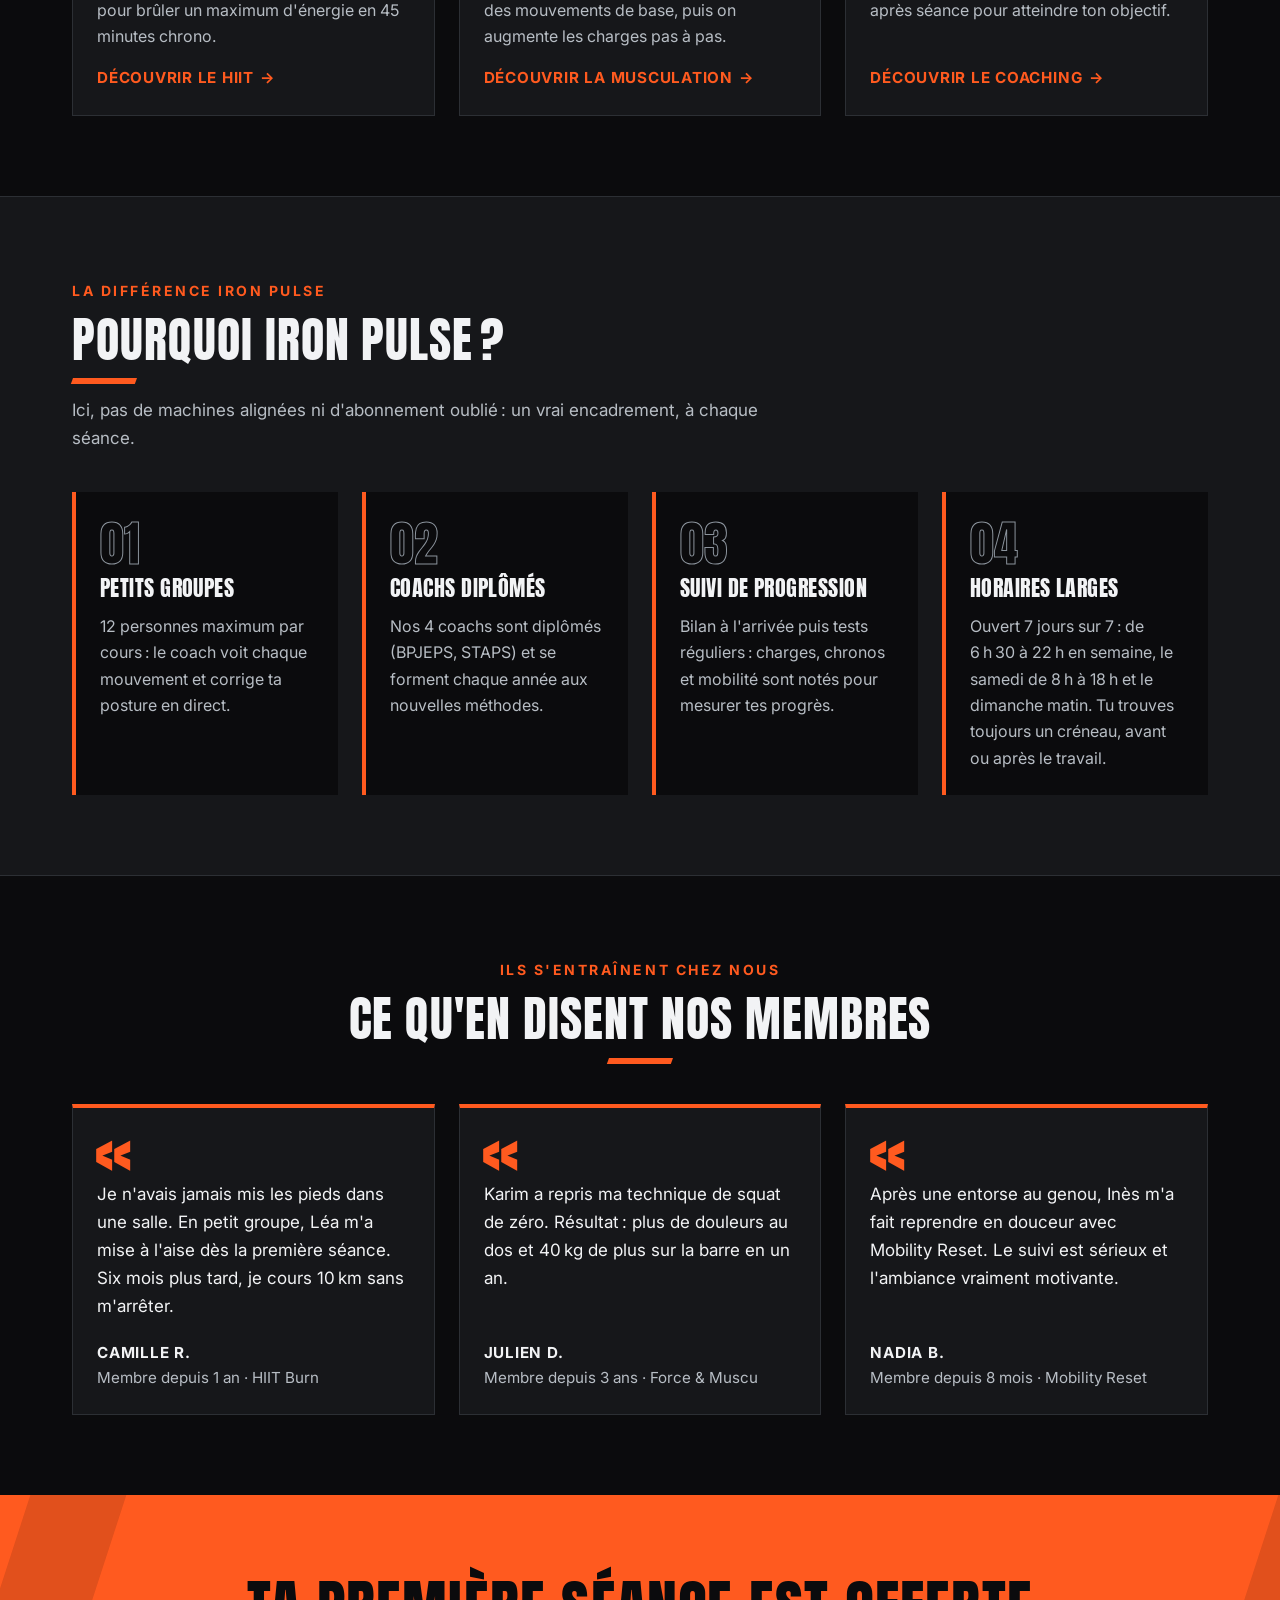
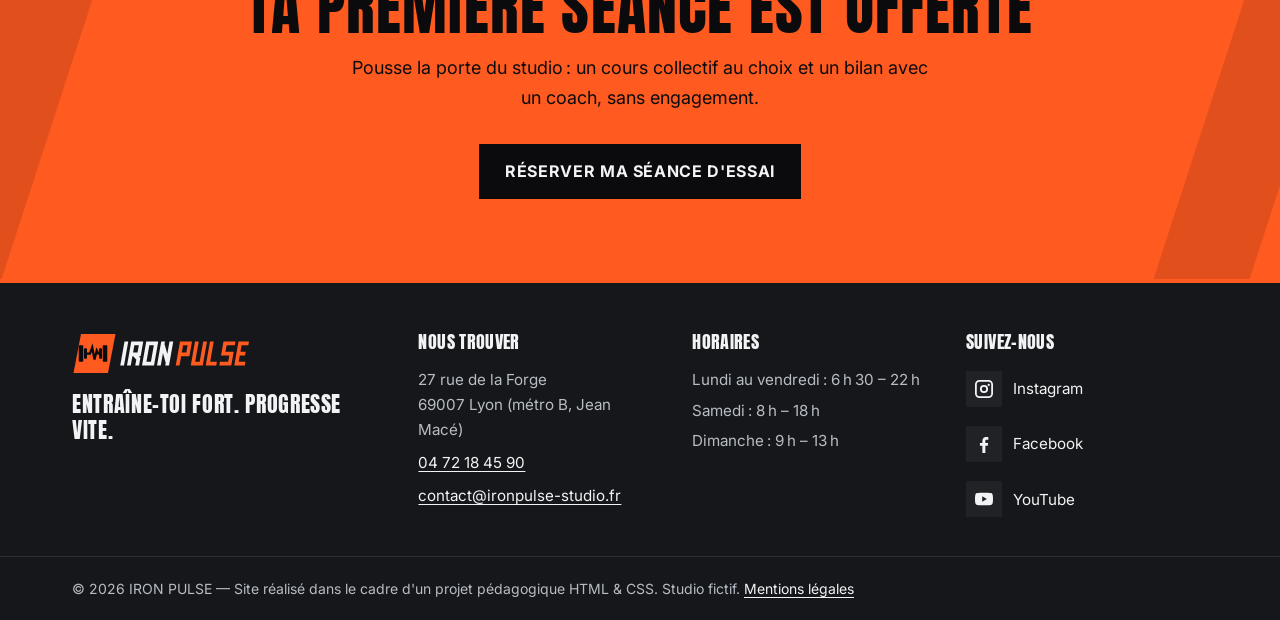
==== commit d30ced25: "Page Coachs (bonus) et grilles centrées sur tablette Co-Authored-By: Claude Opus 5.5 <noreply@anthro" ====
--- a/index.html
+++ b/index.html
@@ -58,7 +58,7 @@
       <ul class="conteneur chiffres-liste">
         <li><strong>2019</strong> <span>Année d'ouverture</span></li>
         <li><strong>12</strong> <span>Personnes max. par cours</span></li>
-        <li><strong>4</strong> <span>Coachs diplômés d'État</span></li>
+        <li><strong>4</strong> <span>Coachs diplômés</span></li>
         <li><strong>850</strong> <span>Membres actifs</span></li>
       </ul>
     </section>
@@ -115,7 +115,7 @@
           </li>
           <li class="atout">
             <h3>Coachs diplômés</h3>
-            <p>Nos 4 coachs sont diplômés d'État (BPJEPS, STAPS) et se forment chaque année aux nouvelles méthodes.</p>
+            <p>Nos 4 coachs sont diplômés (BPJEPS, STAPS) et se forment chaque année aux nouvelles méthodes.</p>
           </li>
           <li class="atout">
             <h3>Suivi de progression</h3>
--- a/css/style.css
+++ b/css/style.css
@@ -770,6 +770,19 @@
   aspect-ratio: 1 / 1;
 }
 
+.carte-coach .citation {
+  margin-bottom: 1.25rem;
+}
+
+.carte-coach .citation p {
+  color: var(--blanc);
+}
+
+.cours-animes {
+  margin-top: auto;
+  margin-bottom: 0;
+}
+
 .carte-coach .role {
   margin-bottom: 0.75rem;
   color: var(--orange);
@@ -1392,6 +1405,13 @@
     grid-template-columns: repeat(2, 1fr);
   }
 
+  /* Carte orpheline d'une grille de 3 : centrée sur la dernière ligne */
+  .grille-3 > :last-child:nth-child(odd) {
+    grid-column: 1 / -1;
+    justify-self: center;
+    width: calc(50% - 0.75rem);
+  }
+
   .pied-grille {
     grid-template-columns: repeat(2, 1fr);
   }
@@ -1468,8 +1488,25 @@
     grid-template-columns: repeat(3, 1fr);
   }
 
+  .grille-3 > :last-child:nth-child(odd) {
+    grid-column: auto;
+    width: auto;
+  }
+
   .grille-4 {
     grid-template-columns: repeat(4, 1fr);
+  }
+
+  /* Cartes coach : portrait à gauche, texte à droite */
+  .carte-coach {
+    flex-direction: row;
+  }
+
+  .carte-coach img {
+    width: 40%;
+    aspect-ratio: auto;
+    border-right: 3px solid var(--orange);
+    border-bottom: 0;
   }
 
   /* Grille des 5 cours : la 2e ligne (2 cartes) est centrée */
@@ -1483,6 +1520,10 @@
 
   .grille-cours > :nth-child(4) {
     grid-column: 2 / span 2;
+  }
+
+  .grille-cours > :last-child:nth-child(odd) {
+    grid-column: span 2;
   }
 
   .media-texte {
